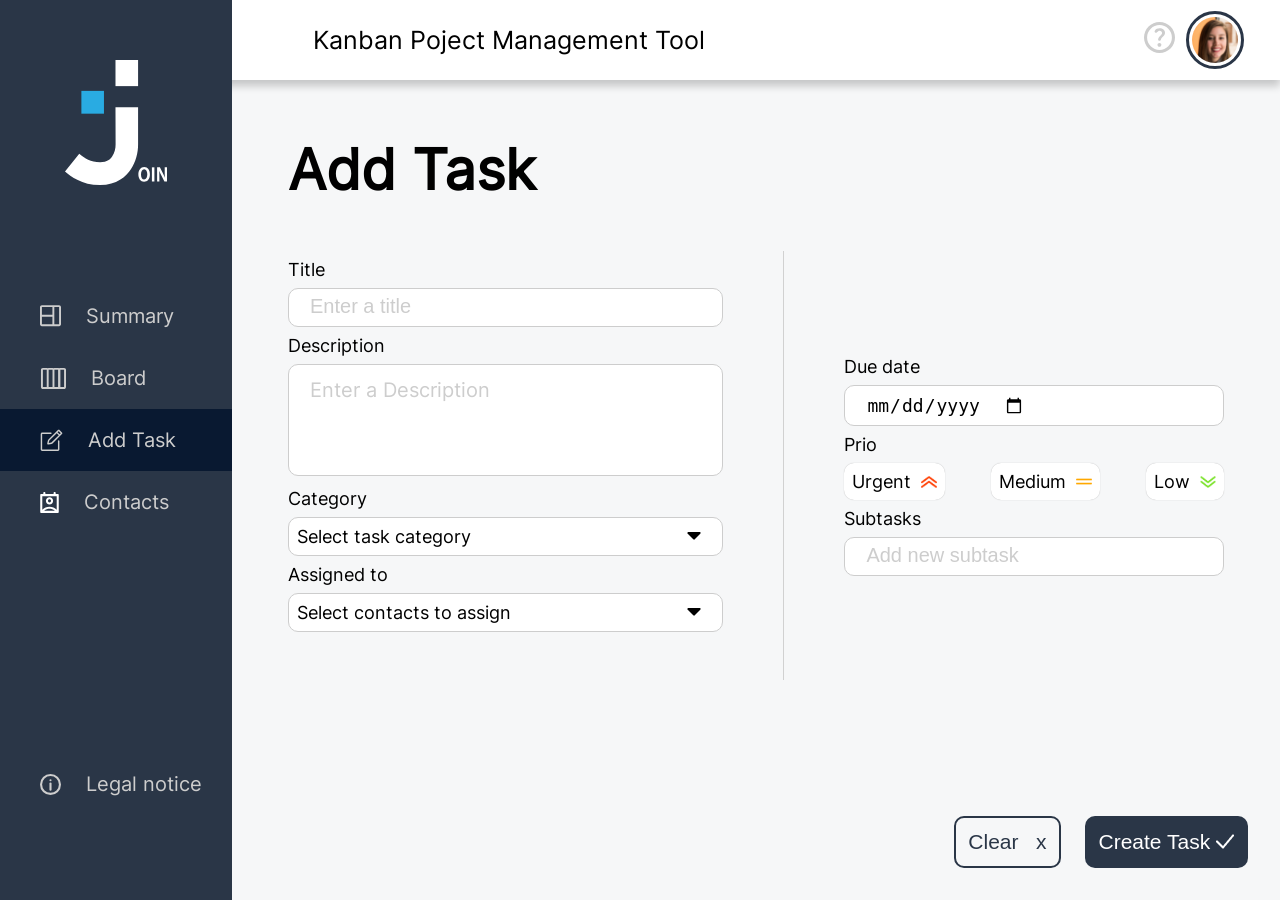
==== add_task.html @ e83ca6ed "first commit" ====
<!DOCTYPE html>
<html lang="en">

<head>
    <meta charset="UTF-8" />
    <meta http-equiv="X-UA-Compatible" content="IE=edge" />
    <meta name="viewport" content="width=device-width, initial-scale=1.0" />
    <link rel="icon" type="image/png" href="assets/icons/logo-black.png" sizes="any" />
    <title>Tasks</title>

    <script src="javascripts/includeHTML.js"></script>
    <script src="javascripts/addContacts.js"></script>
    <script src="javascripts/storage.js"></script>
    <script src="javascripts/categoryColor.js"></script>
    <script src="javascripts/board.js"></script>
    <script src="javascripts/boardHTML.js"></script>
    <script src="javascripts/addTask.js"></script>
    <script src="javascripts/index.js"></script>
    <link rel="stylesheet" href="css/style.css" />
    <link rel="stylesheet" href="css/task.css" />
</head>

<body onload="includeHTML('addTaskMenu'), initAddTask()">
    <div w3-include-html="assets/templates/menu+header.html"></div>
    <div class="content-container">
        <h1>Add Task</h1>

        <form onsubmit="event.preventDefault(); createTask('todo'); pushSubtasks()">
            <div class="task-section">
                <div class="content-left">
                    <div>
                        <p>Title</p>
                        <input required id="addTaskTitle" placeholder="Enter a title" />
                    </div>
                    <div>
                        <p>Description</p>
                        <textarea required id="addTaskDescription" placeholder="Enter a Description" style="resize: none"></textarea>
                    </div>
                    <div>
                        <p>Category</p>
                        <div class="content">
                            <div class="d-none" id="newCat">
                                <div class="newCatOrg">
                                    <input id="newCatInput" placeholder="Enter new category....">
                                    <img onclick="closeNewCategory()" src="assets/icons/clear-subtask.png">
                                    <img onclick="addNewCategory()" src="assets/icons/checkmark-black.png">
                                </div>
                                <div id="newCatColors"></div>
                            </div>
                            <div onclick="openDropdownCategory()" id="addTaskCategory" class="selectContainer">
                                Select task category
                            </div>
                            <div class="expand-container">
                                <div id="categoryDropdown">
                                    <div class="option" onclick="showNewCategory()">
                                        New Category
                                    </div>
                                </div>
                            </div>
                        </div>
                    </div>
                    <div>
                        <p>Assigned to</p>
                        <div class="content">
                            <div onclick="openDropdownContacts()" id="selectContact" class="selectContainer">
                                Select contacts to assign
                            </div>
                            <div class="expand-container">
                                <div id="selectContactDropdown"></div>
                            </div>
                            <div id="chosenContacts" class="chosenContacts"></div>
                        </div>
                    </div>
                </div>
                <div class="content-right">
                    <div>
                        <p>Due date</p>
                        <input onclick='setMinDate()' ; required id="date" class="input pointer" type="date" min="" />
                    </div>
                    <div>
                        <p>Prio</p>
                        <div class="prio-section">
                            <div id="urgent" onclick="setPrio('urgent')" class="prio-btn pointer">
                                Urgent <img id="urgentIcon" src="assets/icons/urgent.png" />
                            </div>
                            <div id="medium" onclick="setPrio('medium')" class="prio-btn pointer">
                                Medium <img id="mediumIcon" src="assets/icons/medium.png" />
                            </div>
                            <div id="low" onclick="setPrio('low')" class="prio-btn pointer">
                                Low <img id="lowIcon" src="assets/icons/low.png" />
                            </div>
                        </div>
                    </div>
                    <div>
                        <p>Subtasks</p>
                        <div class="subtask-input-container">
                            <input id="addTaskSubtask" class="input" type="text" placeholder="Add new subtask" />
                            <div id="subtask-buttons">
                                <img style="cursor: pointer" src="assets/icons/clear-subtask.png" onclick="emptySubtaskValue()">
                                <div class="seperator"></div>
                                <img style="cursor: pointer" src="assets/icons/checkmark-black.png" onclick="createNewSubtask()">
                            </div>
                        </div>
                        <div id="subtaskContainer">

                        </div>
                    </div>
                </div>
                <div class="button-container">
                    <button type="button" onclick="resetValues()" class="clear-btn pointer">
            Clear &nbsp; x
          </button>
                    <button type="submit" id="createTaskBtn" class="create-btn pointer">
            Create Task <img src="assets/icons/check-white.png" />
          </button>
                </div>
        </form>
        <div id="taskAdded" class="taskAdded">
            Task added to board &nbsp; <img src="assets/icons/board-icon.svg" />
        </div>
        </div>
</body>

</html>
---- css/style.css ----
:root {
  --blue: #2a3647;
  --dark-blue: #091931;
  --light-blue: #29abe2;
  --urgent: #ff3d00;
  --medium: #f9a400;
  --low: #74d727;
  --grey: #cdcdcd;
}

body {
  margin: 0;
  background-color: #f6f7f8;
  font-family: "inter";
  box-sizing: border-box;
}

.d-none {
  display: none !important;
}

/*-----------sideMenu && header-----------*/

.sideMenuContainer {
  position: fixed;
  bottom: 0;
  background-color: var(--blue);
  height: 100vh;
  width: 232px;
  z-index: 101;
}

.logoContainer {
  display: flex;
  justify-content: center;
  align-items: center;
  padding-top: 60px;
}

.menuLogo {
  height: 125px;
}

.textContainer {
  padding-top: 100px;
}
.textContainer a {
  text-decoration: none;
}

.menuText {
  color: var(--grey);
  display: flex;
  align-items: center;
  height: 46px;
  padding-top: 8px;
  padding-bottom: 8px;
  padding-left: 40px;
  font-size: 20px;
}
.menuText p {
  text-decoration: none !important;
}

.menuText img {
  height: 22px;
  margin-right: 25px;
}

.menuText:hover {
  cursor: pointer;
  background-color: var(--dark-blue);
}

.selectedMenu {
  background-color: var(--dark-blue) !important;
}

.menuGap {
  height: 70%;
  display: flex;
  flex-direction: column;
  justify-content: space-between;
}
.menuGap a {
  text-decoration: none;
}

header {
  background: white;
  position: fixed;
  box-sizing: border-box;
  top: 0;
  width: 100vw;
  height: 80px;
  box-shadow: 0px 6px 8px rgba(0, 0, 0, 0.2);
  padding-right: 36px;
  padding-left: 313px;
  display: flex;
  justify-content: space-between;
  align-items: center;
  font-size: 25px;
  z-index: 101;
}
.header-logo {
  height: 64%;
  display: none;
}

.header-content-right {
  display: flex;
  justify-content: space-between;
  align-items: center;
  min-width: 100px;
}

.myProfile {
  display: flex;
  justify-content: center;
  align-items: center;
  border: 3px solid var(--blue);
  height: 52px;
  width: 52px;
  border-radius: 100%;
}

.myProfile:hover {
  cursor: pointer;
}

.myProfile img {
  height: 90%;
  border-radius: 100%;
}
.logout {
  position: absolute;
  top: 60px;
  right: 85px;
  font-size: 21px;
  border-radius: 20px 0 20px 20px;
  background-color: var(--blue);
  color: white;
  text-decoration: none;
  z-index: 999;
}
.logout a {
  text-decoration: none;
}
.logout:hover {
  cursor: pointer;
  box-shadow: 0px 4px 4px rgba(0, 0, 0, 0.25);
}
.popupMobile {
  font-size: 21px;
  padding: 8px 16px 8px 16px;
  border-radius: 20px 0 20px 20px;
  background-color: var(--blue);
  color: white;
  text-decoration: none;
  z-index: 9999;
}
.popupMobile:hover {
  transform: scale(1.02);
  background-color: var(--light-blue);
}
#logoutLayer {
  position: absolute;
  width: 100vw;
  height: 100vh;
  right: 0;
  top: 0;
}
/*-------sideMenu && header end----------*/

@media (max-width: 850px) {
  .menuText {
    padding-left: 24px;
  }
  .sideMenuContainer {
    width: 200px;
  }
  header {
    padding-left: 240px;
  }
  header p {
    margin: 0;
    font-size: 18px;
  }
}

@media (max-width: 670px) {
  .hideMobile {
    display: none !important;
  }
  .showMobile {
    display: block !important;
  }
  .logout {
    padding: 8px;
  }
  .popupMobile {
    border-radius: 10px 0 10px 10px;
  }
  header p {
    display: none;
  }
  header {
    padding-left: 36px;
    padding-right: 0;
  }
  .header-logo {
    display: flex;
  }
  .logoContainer {
    display: none;
  }
  .sideMenuContainer {
    position: fixed;
    bottom: 0;
    width: 100vw;
    height: 80px;
  }
  .menuGap {
    height: 100%;
    display: flex;
    justify-content: center;
    align-items: center;
  }
  .textContainer {
    width: 100%;
    height: 100%;
    display: flex;
    justify-content: space-around;
    align-items: center;
    padding: 0px;
  }
  .textContainer a {
    contain: content;
    height: 100%;
    display: flex;
    justify-content: center;
    align-items: center;
  }
  .menuText {
    padding: 16px 8px 16px 8px;
    flex-direction: column;
  }
  .menuText img {
    margin: 0px;
  }
}

@media (max-width: 385px) {
  .menuText {
    font-size: 16px;
  }
}

/*-------------fonts------------*/

@font-face {
  font-display: swap;
  /* Check https://developer.mozilla.org/en-US/docs/Web/CSS/@font-face/font-display for other options. */
  font-family: "Inter";
  font-style: normal;
  font-weight: 400;
  src: url("../assets/fonts/inter-v12-latin-regular.eot");
  /* IE9 Compat Modes */
  src: url("../assets/fonts/inter-v12-latin-regular.eot?#iefix")
      format("embedded-opentype"),
    /* IE6-IE8 */ url("../assets/fonts/inter-v12-latin-regular.woff2")
      format("woff2"),
    /* Super Modern Browsers */
      url("../assets/fonts/inter-v12-latin-regular.woff") format("woff"),
    /* Modern Browsers */ url("../assets/fonts/inter-v12-latin-regular.ttf")
      format("truetype"),
    /* Safari, Android, iOS */
      url("../assets/fonts/inter-v12-latin-regular.svg#Inter") format("svg");
  /* Legacy iOS */
}

/* width */
::-webkit-scrollbar {
  width: 5px;
}

/* Track */
::-webkit-scrollbar-track {
  background: transparent;
}

/* Handle */
::-webkit-scrollbar-thumb {
  background: #a8a8a8;
  border-radius: 3px;
}

/* Handle on hover */
::-webkit-scrollbar-thumb:hover {
  background: #555555;
}
---- css/task.css ----
/* -----------Add Task----------*/

.urgent {
  background-color: var(--urgent) !important;
  color: white;
  box-shadow: 1px 3px 3px rgba(0, 0, 0, 0.2) !important;
}

.medium {
  background-color: var(--medium) !important;
  color: white;
  box-shadow: 1px 3px 3px rgba(0, 0, 0, 0.2) !important;
}

.low {
  background-color: var(--low) !important;
  color: white;
  box-shadow: 1px 3px 3px rgba(0, 0, 0, 0.2) !important;
}

::placeholder {
  font-size: 20px;
  color: #cdcdcd;
}

.pointer {
  cursor: pointer;
}

.content-container {
  box-sizing: border-box;
  display: flex;
  flex-direction: column;
  margin-left: 232px;
  margin-top: 80px;
  height: 88vh;
  padding: 32px 120px 56px 120px;
}

.content-container p {
  margin: 0;
  padding-bottom: 8px;
  padding-top: 8px;
}

.content-container h1 {
  margin: 0;
  font-size: 56px;
  padding-top: 24px;
}

.task-section {
  display: flex;
  justify-content: center;
  align-items: center;
  font-size: 18px;
  height: 100%;
}

/*leftSide*/
.content-left {
  border-right: 1px solid #d1d1d1;
  width: 50%;
  padding-right: 60px;
  padding-bottom: 32px;
}

#addTaskTitle {
  box-sizing: border-box;
  width: 100%;
  border-radius: 10px;
  padding: 8px;
  padding-left: 21px;
  border: 1px solid var(--grey);
  font-size: 18px;
}

.content-left textarea {
  box-sizing: border-box;
  width: 100%;
  min-height: 112px;
  border-radius: 10px;
  padding: 13px;
  padding-left: 21px;
  border: 1px solid var(--grey);
  font-family: "inter";
  font-size: 18px;
}

form {
  margin-top: 5%;
}

/*rightSide*/
.content-right {
  position: relative;
  width: 50%;
  padding-left: 60px;
  box-sizing: border-box;
}

.subtask-input-container {
  position: relative;
  width: 100%;
  box-sizing: border-box;
  padding: 0;
}

#subtask-buttons {
  display: flex;
  justify-content: center;
  align-items: center;
  position: absolute;
  right: 12px;
  top: 3px;
  gap: 4px;
  display: none;
}

#subtask-buttons:focus {
  outline: none;
}

.seperator {
  width: 0px;
  height: 31px;
  border: 1px solid #d1d1d1;
}

.input {
  box-sizing: border-box;
  width: 100%;
  border-radius: 10px;
  padding: 8px;
  padding-left: 21px;
  border: 1px solid var(--grey);
  font-size: 18px;
  display: flex;
  justify-content: flex-start;
}

input[type="checkbox"] {
  margin-right: 16px;
}

#addTaskSubtask {
  margin-bottom: 6px;
}

#subtaskContainer {
  max-height: 120px;
  overflow-y: auto;
}

.prio-section {
  display: flex;
  justify-content: space-between;
  align-items: center;
  gap: 8px;
}

.prio-btn {
  display: flex;
  justify-content: center;
  align-items: center;
  padding: 13px;
  font-size: 18px;
  box-shadow: 0px 0px 1px rgba(0, 0, 0, 0.3);
  border-radius: 10px;
  background-color: #ffffff;
}

.prio-btn:hover {
  transform: scale(1.05);
  box-shadow: 1px 3px 3px rgba(0, 0, 0, 0.2);
}

.prio-btn img {
  margin-left: 10px;
  width: 16px;
}

.new-subtask {
  display: flex;
  justify-content: flex-start;
  align-items: center;
}

.new-subtask img {
  margin-right: 20px;
}

.subtask {
  display: flex;
  justify-content: flex-start;
  align-items: center;
  height: 30px;
}

/*buttonsBelow*/
.button-container {
  position: absolute;
  bottom: 32px;
  right: 32px;
  display: flex;
  justify-content: flex-end;
  align-items: center;
  box-sizing: border-box;
}

.btn-container-form {
  bottom: 80px !important;
  right: 80px !important;
}

.create-btn {
  font-size: 21px;
  border-radius: 10px;
  padding: 12px;
  background-color: var(--blue);
  color: white;
  border: 2px solid transparent;
}

.create-btn:hover {
  transform: scale(1.02);
  background-color: var(--light-blue);
  box-shadow: 0px 4px 4px rgba(0, 0, 0, 0.25);
}

.clear-btn {
  font-size: 21px;
  border-radius: 10px;
  border: 2px solid var(--blue);
  padding: 12px;
  background-color: #f6f7f8;
  color: var(--blue);
  margin-right: 24px;
}

.clear-btn:hover {
  transform: scale(1.02);
  border: 2px solid var(--light-blue);
  color: var(--light-blue);
  box-shadow: 0px 4px 4px rgba(0, 0, 0, 0.25);
}

.taskAdded {
  display: flex;
  justify-content: center;
  align-items: center;
  white-space: nowrap;
  position: absolute;
  width: fit-content;
  bottom: 145px;
  left: 33vw;
  background-color: var(--blue);
  color: white;
  padding: 16px;
  font-size: 21px;
  border-radius: 10px;
  display: none;
  opacity: 0;
  animation: fade 2s;
}

@keyframes fade {
  0% {
    opacity: 0;
  }

  50% {
    opacity: 1;
  }

  100% {
    opacity: 0;
  }
}

/*------------add task end------------*/

/*--------task_form--------*/

.taskFormOverlay {
  box-sizing: border-box;
  position: absolute;
  display: flex;
  justify-content: center;
  align-items: center;
  top: 0;
  bottom: 0;
  right: 0;
  left: 0;
  display: flex;
  justify-content: center;
  align-items: center;
  background: rgba(0, 0, 0, 0.2);
}

.task-form {
  width: 90%;
  box-sizing: border-box;
  display: flex;
  flex-direction: column;
  justify-content: space-between;
  background-color: white;
  padding: 24px 56px 56px 56px;
  border-radius: 30px;
}

.task-form p {
  padding-bottom: 12px;
  padding-top: 12px;
  margin: 0;
}

.task-form h1 {
  margin: 0;
}

.task-head {
  display: flex;
  justify-content: space-between;
  align-items: center;
}

.task-head img {
  width: 18px;
  height: 18px;
}

.button-container-form {
  position: relative;
  bottom: 24px;
  right: 0px;
  display: flex;
  justify-content: flex-end;
  align-items: center;
  box-sizing: border-box;
}

.button-container-form-board {
  position: relative;
  right: 0px;
  display: flex;
  justify-content: flex-end;
  align-items: center;
  box-sizing: border-box;
}

/*----------------------custom select/dropdown----------------------*/

.selectContainer {
  background-color: white;
  box-sizing: border-box;
  font-size: 18px;
  border-radius: 10px;
  border: 1px solid #cdcdcd;
  padding: 8px;
  width: 100%;
  display: flex;
  justify-content: space-between;
  align-items: center;
  background-image: url("../assets/icons/dropdown_black.png");
  background-repeat: no-repeat;
  background-position-y: center;
  background-position-x: 95%;
  gap: 8px;
}
.selectContainer img {
  display: none;
}

.content {
  font-size: 18px;
  border-radius: 8px;
  white-space: nowrap;
}
.content input {
  font-size: 18px;
  border-radius: 8px;
  width: 85%;
  box-sizing: border-box;
  padding: 8px;
  border: 1px solid #cdcdcd;
}

#newCatColors {
  padding: 4px;
  display: flex;
  justify-content: flex-start;
  align-items: center;
}
.newCatColor {
  width: 16px;
  height: 16px;
  border-radius: 100%;
  border: 2px solid white;
  margin-right: 4px;
}
.newCatColor:hover {
  cursor: pointer;
  transform: scale(1.05);
}
.selectedColor {
  border: 2px solid black;
  transform: scale(1.1);
}
.newCatOrg {
  display: flex;
  justify-content: flex-start;
  align-items: center;
}
.newCatOrg img:hover {
  cursor: pointer;
  transform: scale(1.05);
}

.option {
  padding: 8px;
  display: flex;
  justify-content: space-between;
  align-items: center;
  gap: 8px;
  white-space: nowrap;
}

.option:hover {
  background-color: var(--grey);
}
.option img {
  width: 16px;
  height: 16px;
}
.option img:hover {
  cursor: pointer;
}

.d-option {
  display: flex;
  justify-content: center;
  align-items: center;
  gap: 8px;
}
.sb {
  display: flex;
  justify-content: space-between;
  align-items: center;
}

.category-expanded {
  border-radius: 8px 8px 0 0;
  border-bottom: none;
}

#categoryDropdown {
  margin-top: -100%;
  transition: all 225ms;
  max-height: 96px;
  overflow-y: scroll;
}

#categoryDropdown.expanded {
  margin-top: 0;
  border: 1px solid var(--grey);
  border-radius: 0 0 8px 8px;
  border-top: none;
}

.category-circle {
  width: 16px;
  height: 16px;
  border-radius: 100%;
  background-color: red;
  border: 2px solid white;
  margin-right: 24px;
}

#selectContact,
#addTaskCategory {
  padding-right: 40px;
}

#selectContactDropdown {
  margin-top: -200%;
  transition: all 225ms;
  max-height: 96px;
  overflow-y: scroll;
}

#selectContactDropdown.expanded {
  margin-top: 0;
  border: 1px solid var(--grey);
  border-radius: 0 0 8px 8px;
  border-top: none;
}

.expand-container {
  overflow: hidden;
  border-radius: 0 0 8px 8px;
  background-color: white;
}

.contactCheckbox {
  margin: 0 !important;
}

.chosenContacts {
  background-color: #f6f7f8;
  display: flex;
  justify-content: flex-start;
  align-items: center;
  margin-top: 16px;
}

.chosenContactsForm {
  background-color: white !important;
}

.chosenContactInitials {
  border-radius: 50%;
  min-width: 32px;
  min-height: 32px;
  display: flex;
  justify-content: center;
  align-items: center;
  color: white;
  font-size: 12px;
  margin-right: 4px;
}

.chosenContactInitials:hover {
  cursor: pointer;
  transform: scale(1.05);
}

@media (max-width: 1285px) {
  .prio-btn {
    padding: 8px;
  }

  .content-container {
    padding-left: 56px;
    padding-right: 56px;
  }
}

@media (max-width: 1085px) {
  .content-container {
    padding-left: 24px;
    padding-right: 24px;
  }

  .content-left {
    padding-right: 24px;
  }

  .content-right {
    padding-left: 24px;
  }

  .prio-btn {
    font-size: 14px;
  }

  .prio-btn img {
    width: 14px;
  }
}

@media (max-width: 850px) {
  .button-container-form {
    bottom: 56px;
  }

  .content-container {
    margin-left: 200px;
    padding: 32px 11px 48px 11px;
  }

  .content-left {
    padding-right: 11px;
    padding-bottom: 24px;
  }

  .content-right {
    padding-left: 11px;
  }

  .prio-btn {
    padding: 8px 4px 8px 4px;
  }

  .prio-section {
    gap: 4px;
  }

  .prio-section img {
    width: 12px;
  }

  .task-section {
    margin-top: 0px;
    margin-bottom: 32px;
  }

  .selectContainer {
    overflow: hidden;
  }
}

@media (max-width: 670px) {
  .content-container {
    margin-left: 0px;
    padding-bottom: 80px;
  }

  .button-container {
    bottom: 104px;
    right: 16px;
  }

  .taskAdded {
    left: 27vw;
  }

  form {
    margin-top: 2%;
  }

  .button-container-form-board {
    justify-content: center;
    margin-top: 10px;
  }
}

@media (max-width: 500px) {
  .task-section {
    flex-direction: column;
    justify-content: flex-start;
    align-items: center;
    height: 90%;
  }

  .content-container {
    justify-content: flex-start;
    padding: 32px 24px 104px 24px;
    height: fit-content;
  }

  .content-left {
    width: 100%;
    padding-right: 0;
    padding-bottom: 16px;
    border-right: none;
  }

  .content-right {
    width: 100%;
    padding-left: 0;
  }

  .button-container {
    position: relative;
    bottom: -48px;
    right: 0;
  }

  .prio-btn {
    padding: 8px 8px 8px 8px;
    font-size: 18px;
  }

  .prio-section img {
    width: 16px;
  }

  .create-btn,
  .clear-btn {
    font-size: 18px;
  }

  .create-btn img {
    width: 16px;
  }

  .taskAdded {
    left: 15vw;
  }

  .form-section-mobile {
    margin-bottom: 16px !important;
  }
}

@media (max-width: 380px) {
  .taskAdded {
    left: 10vw;
  }
}
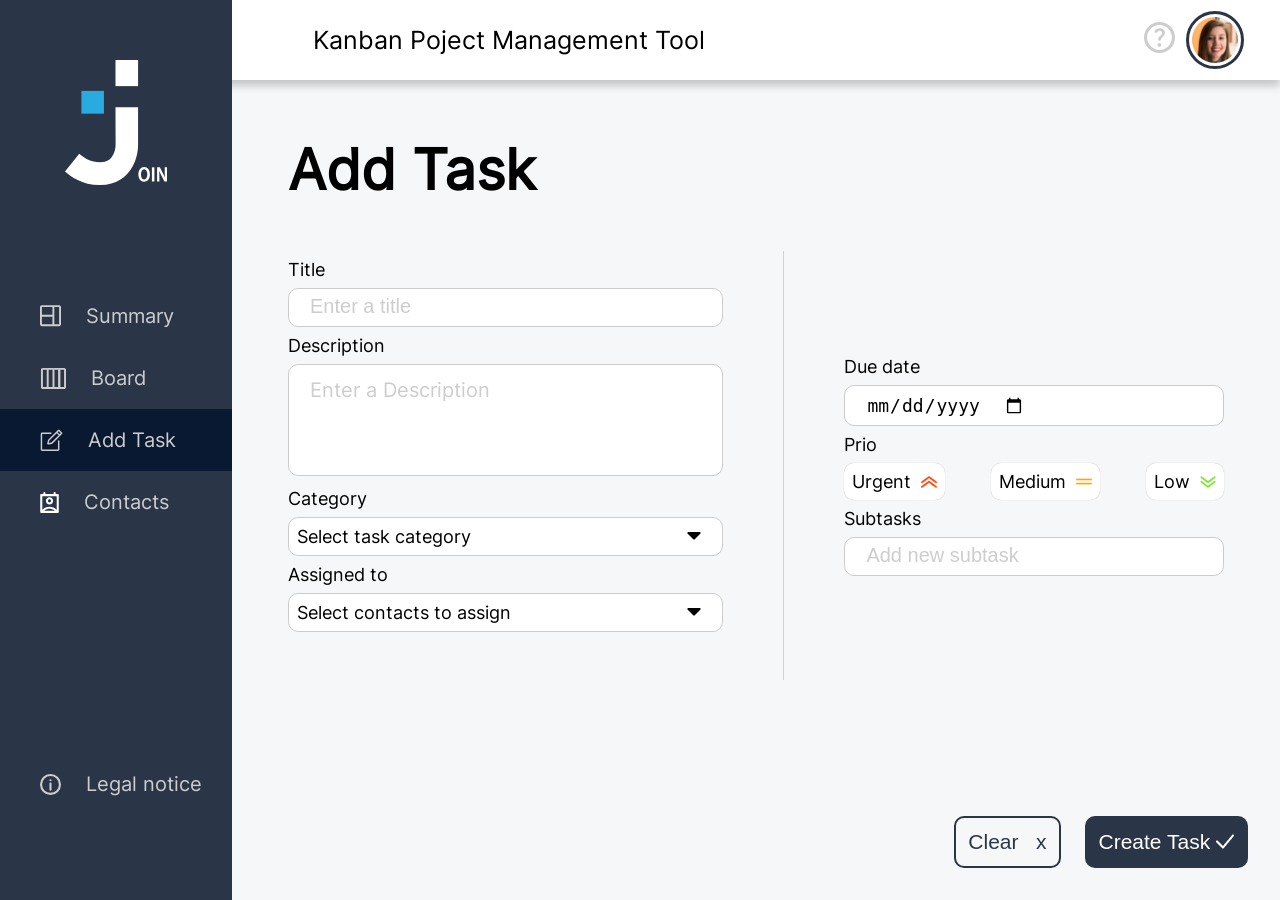
==== commit 2f85258f: "fix" ====
--- a/add_task.html
+++ b/add_task.html
@@ -51,7 +51,7 @@
                                 Select task category
                             </div>
                             <div class="expand-container">
-                                <div id="categoryDropdown">
+                                <div id="categoryDropdown" class="dropdown-content">
                                     <div class="option" onclick="showNewCategory()">
                                         New Category
                                     </div>
--- a/css/task.css
+++ b/css/task.css
@@ -377,6 +377,20 @@
   border-radius: 8px;
   white-space: nowrap;
 }
+.content {
+  position: relative; /* Setzt den Bezugspunkt für die absolute Positionierung */
+}
+
+.dropdown-content {
+  max-height: 0;
+  overflow: hidden;
+  transition: max-height 0.2s ease-in-out; /* Animiert das Öffnen des Dropdowns */
+}
+
+.dropdown-content.expanded {
+  max-height: 300px; /* Maximale Höhe beim Öffnen des Dropdowns, anpassen nach Bedarf */
+}
+
 .content input {
   font-size: 18px;
   border-radius: 8px;
@@ -497,9 +511,13 @@
 }
 
 .expand-container {
-  overflow: hidden;
-  border-radius: 0 0 8px 8px;
-  background-color: white;
+  position: absolute;
+  width: 100%; /* Sorgt dafür, dass das Dropdown die gleiche Breite wie der Container hat */
+  z-index: 1000; /* Stellt das Dropdown über andere Inhalte */
+  background: white; /* Hintergrundfarbe, angepasst nach Bedarf */
+  border-radius: 0 0 8px 8px; /* Rundet nur die unteren Ecken */
+  box-shadow: 0 4px 8px rgba(0,0,0,0.1); /* Fügt einen Schatten für bessere Sichtbarkeit hinzu */
+  overflow: hidden; /* Verhindert, dass der Inhalt außerhalb des Containers angezeigt wird */
 }
 
 .contactCheckbox {
